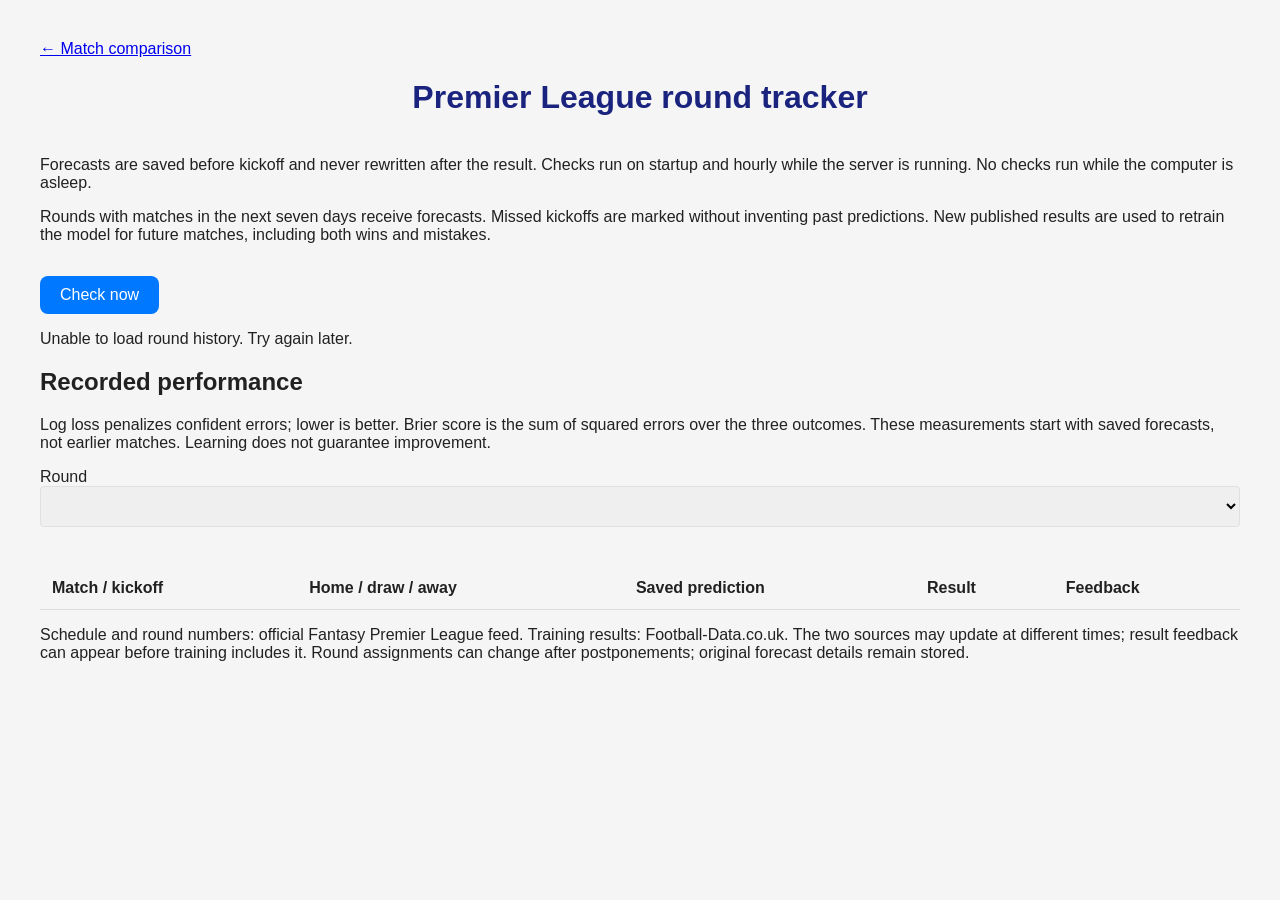
==== Footballanalyzer-master/frontend/rounds.html @ ee4e35ae "Now the model can train itself from previos predictions and se what perdiction whent rigth and wrong" ====
<!DOCTYPE html>
<html lang="en">
<head>
  <meta charset="UTF-8">
  <meta name="viewport" content="width=device-width, initial-scale=1.0">
  <title>Premier League round tracker</title>
  <link rel="stylesheet" href="styles.css">
  <style>
    .table-scroll { overflow-x: auto; margin-top: 20px; }
    table { width: 100%; border-collapse: collapse; text-align: left; }
    th, td { padding: 12px; border-bottom: 1px solid #ddd; }
    td { min-width: 110px; }
    #round-status { white-space: pre-line; }
  </style>
</head>
<body>
<main class="container">
  <a href="/">← Match comparison</a>
  <h1>Premier League round tracker</h1>
  <p>Forecasts are saved before kickoff and never rewritten after the result. Checks run on startup and hourly while the server is running. No checks run while the computer is asleep.</p>
  <p>Rounds with matches in the next seven days receive forecasts. Missed kickoffs are marked without inventing past predictions. New published results are used to retrain the model for future matches, including both wins and mistakes.</p>
  <button id="sync-rounds" class="predict-btn">Check now</button>
  <p id="round-status" role="status">Loading round history…</p>
  <h2>Recorded performance</h2>
  <p id="round-metrics"></p>
  <p>Log loss penalizes confident errors; lower is better. Brier score is the sum of squared errors over the three outcomes. These measurements start with saved forecasts, not earlier matches. Learning does not guarantee improvement.</p>
  <label for="round-select">Round</label>
  <select id="round-select" class="team-select"></select>
  <p id="selected-metrics"></p>
  <div class="table-scroll">
    <table>
      <thead><tr><th>Match / kickoff</th><th>Home / draw / away</th><th>Saved prediction</th><th>Result</th><th>Feedback</th></tr></thead>
      <tbody id="round-matches"></tbody>
    </table>
  </div>
  <p>Schedule and round numbers: official Fantasy Premier League feed. Training results: Football-Data.co.uk. The two sources may update at different times; result feedback can appear before training includes it. Round assignments can change after postponements; original forecast details remain stored.</p>
</main>
<script src="rounds.js"></script>
</body>
</html>
---- Footballanalyzer-master/frontend/styles.css ----
:root {
    --primary-color: #1a237e;
    --secondary-color: #4a148c;
    --background-color: #f5f5f5;
    --text-color: #212121;
    --border-color: #e0e0e0;
}

body {
    font-family: 'Segoe UI', Tahoma, Geneva, Verdana, sans-serif;
    margin: 0;
    padding: 20px;
    background-color: var(--background-color);
    color: var(--text-color);
}

.container {
    max-width: 1200px;
    margin: 0 auto;
    padding: 20px;
}

h1 {
    color: var(--primary-color);
    text-align: center;
    margin-bottom: 40px;
}

.teams-container {
    display: grid;
    grid-template-columns: 1fr auto 1fr;
    gap: 20px;
    align-items: start;
}

.team-section {
    background: white;
    padding: 20px;
    border-radius: 8px;
    box-shadow: 0 2px 4px rgba(0,0,0,0.1);
}

.team-select {
    width: 100%;
    padding: 10px;
    margin-bottom: 20px;
    border: 1px solid var(--border-color);
    border-radius: 4px;
    font-size: 16px;
}

.prediction-section {
    text-align: center;
    padding: 20px;
    background: white;
    border-radius: 8px;
    box-shadow: 0 2px 4px rgba(0,0,0,0.1);
    align-self: center;
}

.prediction-result {
    margin-top: 20px;
    padding: 15px;
    border-radius: 4px;
    background-color: #f8f9fa;
}

.team-stats {
    display: grid;
    gap: 20px;
}

.stat-group {
    padding: 15px;
    background-color: #f8f9fa;
    border-radius: 4px;
}

.stat-group h3 {
    margin-top: 0;
    color: var(--secondary-color);
    font-size: 1.1em;
}

.stat-group p {
    margin: 8px 0;
    display: flex;
    justify-content: space-between;
}

.home-win {
    color: #2e7d32;
}

.draw {
    color: #f57c00;
}

.away-win {
    color: #c62828;
}
.predict-btn {
  display: inline-block;
  margin-top: 1rem;
  padding: 10px 20px;
  background-color: #0078ff;
  color: white;
  border: none;
  border-radius: 8px;
  font-size: 1rem;
  cursor: pointer;
  transition: background-color 0.3s ease, transform 0.2s ease;
}

.predict-btn:hover:not(:disabled) {
  background-color: #005fcc;
  transform: scale(1.05);
}

.predict-btn:disabled {
  opacity: 0.6;
  cursor: not-allowed;
}


/* Responsive Design */
@media (max-width: 1024px) {
    .teams-container {
        grid-template-columns: 1fr;
    }
    
    .prediction-section {
        order: 3;
    }
}
.odds-inputs { border: 1px solid var(--border-color); border-radius: 8px; margin-top: 20px; text-align: left; min-width: 0; }
.odds-inputs label { display: block; margin-bottom: 6px; }
.odds-inputs input { box-sizing: border-box; width: 100%; padding: 10px; font: inherit; border: 1px solid var(--border-color); border-radius: 4px; }
.odds-inputs p, .odds-result p { font-size: .88rem; line-height: 1.5; }
.odds-result { text-align: left; background: #fff8e1; padding: 16px; border-radius: 8px; margin-top: 16px; }
.odds-result dl { display: grid; grid-template-columns: 1fr 1fr; gap: 10px; }
.odds-result dd { margin: 0; text-align: right; overflow-wrap: anywhere; }
.prediction-section { min-width: 0; max-width: 420px; }
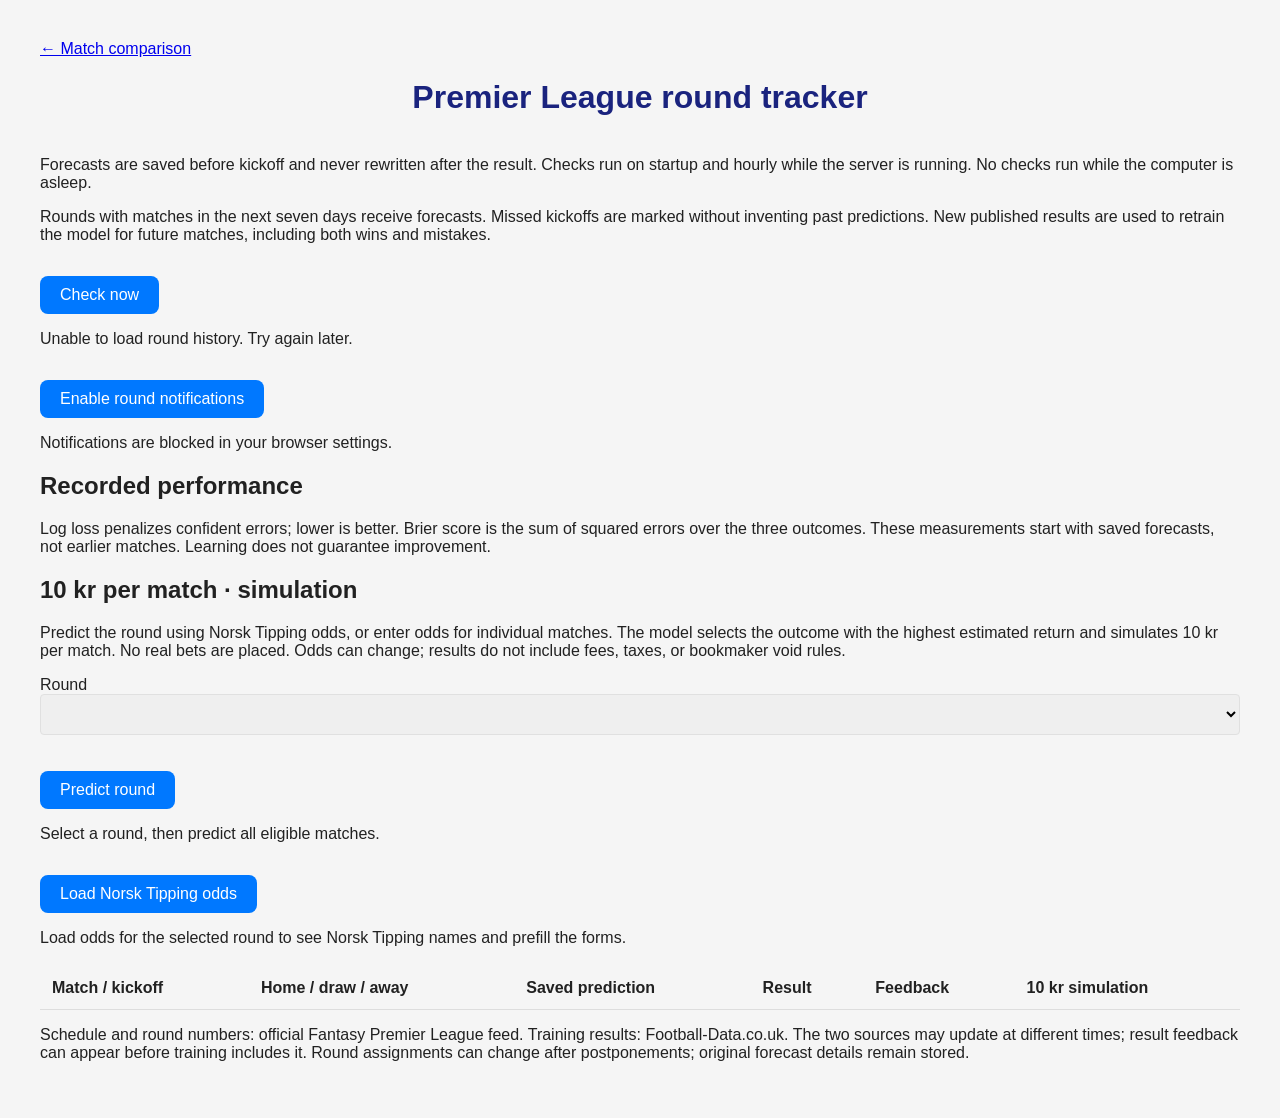
==== commit 5fc941d7: "Add Premier League round simulations and notifications" ====
--- a/Footballanalyzer-master/frontend/rounds.html
+++ b/Footballanalyzer-master/frontend/rounds.html
@@ -21,20 +21,31 @@
   <p>Rounds with matches in the next seven days receive forecasts. Missed kickoffs are marked without inventing past predictions. New published results are used to retrain the model for future matches, including both wins and mistakes.</p>
   <button id="sync-rounds" class="predict-btn">Check now</button>
   <p id="round-status" role="status">Loading round history…</p>
+  <button id="round-notifications" class="predict-btn" type="button">Enable round notifications</button>
+  <p id="notifications-status" role="status">Enable browser notifications to be notified when a round finishes. Keep this page open and the server running.</p>
   <h2>Recorded performance</h2>
   <p id="round-metrics"></p>
   <p>Log loss penalizes confident errors; lower is better. Brier score is the sum of squared errors over the three outcomes. These measurements start with saved forecasts, not earlier matches. Learning does not guarantee improvement.</p>
+  <h2>10 kr per match · simulation</h2>
+  <p>Predict the round using Norsk Tipping odds, or enter odds for individual matches. The model selects the outcome with the highest estimated return and simulates 10 kr per match. No real bets are placed. Odds can change; results do not include fees, taxes, or bookmaker void rules.</p>
+  <p id="simulation-total"></p>
   <label for="round-select">Round</label>
   <select id="round-select" class="team-select"></select>
+  <button id="predict-round" class="predict-btn" type="button">Predict round</button>
+  <p id="predict-round-status" role="status">Select a round, then predict all eligible matches.</p>
+  <button id="load-nt-odds" class="predict-btn" type="button">Load Norsk Tipping odds</button>
+  <p id="nt-status" role="status">Load odds for the selected round to see Norsk Tipping names and prefill the forms.</p>
   <p id="selected-metrics"></p>
+  <p id="selected-simulation"></p>
   <div class="table-scroll">
     <table>
-      <thead><tr><th>Match / kickoff</th><th>Home / draw / away</th><th>Saved prediction</th><th>Result</th><th>Feedback</th></tr></thead>
+      <thead><tr><th>Match / kickoff</th><th>Home / draw / away</th><th>Saved prediction</th><th>Result</th><th>Feedback</th><th>10 kr simulation</th></tr></thead>
       <tbody id="round-matches"></tbody>
     </table>
   </div>
   <p>Schedule and round numbers: official Fantasy Premier League feed. Training results: Football-Data.co.uk. The two sources may update at different times; result feedback can appear before training includes it. Round assignments can change after postponements; original forecast details remain stored.</p>
 </main>
+<script src="round_notifications.js"></script>
 <script src="rounds.js"></script>
 </body>
 </html>
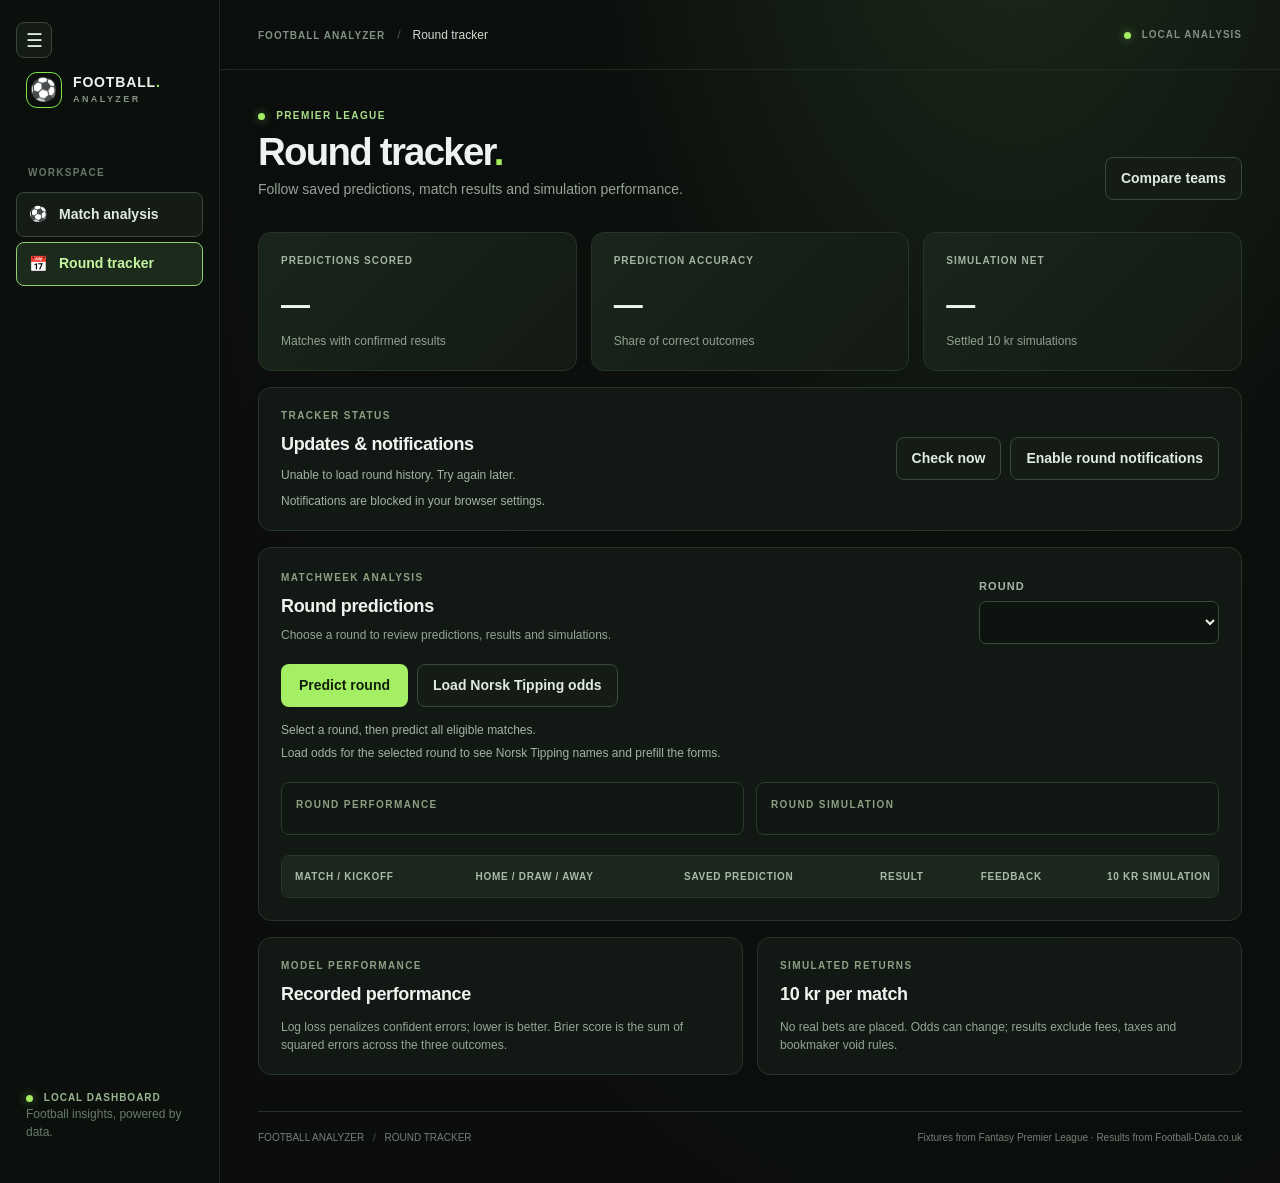
==== commit a709fe07: "Refresh dashboard design and add collapsible menu" ====
--- a/Footballanalyzer-master/frontend/rounds.html
+++ b/Footballanalyzer-master/frontend/rounds.html
@@ -1,51 +1,40 @@
 <!DOCTYPE html>
 <html lang="en">
-<head>
-  <meta charset="UTF-8">
-  <meta name="viewport" content="width=device-width, initial-scale=1.0">
-  <title>Premier League round tracker</title>
-  <link rel="stylesheet" href="styles.css">
-  <style>
-    .table-scroll { overflow-x: auto; margin-top: 20px; }
-    table { width: 100%; border-collapse: collapse; text-align: left; }
-    th, td { padding: 12px; border-bottom: 1px solid #ddd; }
-    td { min-width: 110px; }
-    #round-status { white-space: pre-line; }
-  </style>
-</head>
+<head><meta charset="UTF-8"><meta name="viewport" content="width=device-width, initial-scale=1.0"><meta name="theme-color" content="#0a0d0b"><title>Round Tracker | Football Analyzer</title><link rel="stylesheet" href="styles.css?v=3"></head>
 <body>
-<main class="container">
-  <a href="/">← Match comparison</a>
-  <h1>Premier League round tracker</h1>
-  <p>Forecasts are saved before kickoff and never rewritten after the result. Checks run on startup and hourly while the server is running. No checks run while the computer is asleep.</p>
-  <p>Rounds with matches in the next seven days receive forecasts. Missed kickoffs are marked without inventing past predictions. New published results are used to retrain the model for future matches, including both wins and mistakes.</p>
-  <button id="sync-rounds" class="predict-btn">Check now</button>
-  <p id="round-status" role="status">Loading round history…</p>
-  <button id="round-notifications" class="predict-btn" type="button">Enable round notifications</button>
-  <p id="notifications-status" role="status">Enable browser notifications to be notified when a round finishes. Keep this page open and the server running.</p>
-  <h2>Recorded performance</h2>
-  <p id="round-metrics"></p>
-  <p>Log loss penalizes confident errors; lower is better. Brier score is the sum of squared errors over the three outcomes. These measurements start with saved forecasts, not earlier matches. Learning does not guarantee improvement.</p>
-  <h2>10 kr per match · simulation</h2>
-  <p>Predict the round using Norsk Tipping odds, or enter odds for individual matches. The model selects the outcome with the highest estimated return and simulates 10 kr per match. No real bets are placed. Odds can change; results do not include fees, taxes, or bookmaker void rules.</p>
-  <p id="simulation-total"></p>
-  <label for="round-select">Round</label>
-  <select id="round-select" class="team-select"></select>
-  <button id="predict-round" class="predict-btn" type="button">Predict round</button>
-  <p id="predict-round-status" role="status">Select a round, then predict all eligible matches.</p>
-  <button id="load-nt-odds" class="predict-btn" type="button">Load Norsk Tipping odds</button>
-  <p id="nt-status" role="status">Load odds for the selected round to see Norsk Tipping names and prefill the forms.</p>
-  <p id="selected-metrics"></p>
-  <p id="selected-simulation"></p>
-  <div class="table-scroll">
-    <table>
-      <thead><tr><th>Match / kickoff</th><th>Home / draw / away</th><th>Saved prediction</th><th>Result</th><th>Feedback</th><th>10 kr simulation</th></tr></thead>
-      <tbody id="round-matches"></tbody>
-    </table>
-  </div>
-  <p>Schedule and round numbers: official Fantasy Premier League feed. Training results: Football-Data.co.uk. The two sources may update at different times; result feedback can appear before training includes it. Round assignments can change after postponements; original forecast details remain stored.</p>
-</main>
-<script src="round_notifications.js"></script>
-<script src="rounds.js"></script>
+<button id="menu-toggle" class="menu-toggle" type="button" aria-controls="sidebar" aria-expanded="true" aria-label="Hide menu" hidden>☰</button>
+<div class="app-shell">
+  <aside id="sidebar" class="sidebar">
+    <div class="brand"><span class="brand-icon" aria-hidden="true">⚽</span><span>FOOTBALL<span class="brand-accent">.</span><small>ANALYZER</small></span></div>
+    <div class="nav-label">WORKSPACE</div>
+    <nav class="navigation" aria-label="Main navigation"><a class="nav-item" href="/?v=3"><span aria-hidden="true">⚽</span> Match analysis</a><a class="nav-item active" aria-current="page" href="/rounds.html?v=3"><span aria-hidden="true">📅</span> Round tracker</a></nav>
+    <div class="sidebar-note"><span class="status-dot"></span> LOCAL DASHBOARD <p>Football insights, powered by data.</p></div>
+  </aside>
+  <main class="workspace">
+    <header class="topbar"><div><span class="breadcrumb">FOOTBALL ANALYZER</span><span class="crumb-divider">/</span><span>Round tracker</span></div><span class="topbar-label"><span class="status-dot"></span> LOCAL ANALYSIS</span></header>
+    <div class="page-content">
+      <div class="page-heading"><div><p class="eyebrow"><span class="status-dot"></span> PREMIER LEAGUE</p><h1>Round tracker<span class="title-dot">.</span></h1><p class="page-description">Follow saved predictions, match results and simulation performance.</p></div><a class="outline-link" href="/?v=3">Compare teams</a></div>
+      <section class="overview-grid" aria-label="Overall performance">
+        <div class="overview-card"><div class="metric-top"><span>PREDICTIONS SCORED</span></div><strong id="overview-count">—</strong><p>Matches with confirmed results</p></div>
+        <div class="overview-card"><div class="metric-top"><span>PREDICTION ACCURACY</span></div><strong id="overview-accuracy">—</strong><p>Share of correct outcomes</p></div>
+        <div class="overview-card"><div class="metric-top"><span>SIMULATION NET</span></div><strong id="overview-net">—</strong><p>Settled 10 kr simulations</p></div>
+      </section>
+      <section class="tracker-status" aria-labelledby="tracker-title"><div class="tracker-copy"><p class="overline">TRACKER STATUS</p><h2 id="tracker-title">Updates & notifications</h2><p id="round-status" role="status">Loading round history…</p><p id="notifications-status" role="status">Enable browser notifications when a round finishes. Keep this page open and the server running.</p></div><div class="tracker-actions"><button id="sync-rounds" class="secondary-btn" type="button">Check now</button><button id="round-notifications" class="secondary-btn" type="button">Enable round notifications</button></div></section>
+      <section class="round-panel" aria-labelledby="round-title">
+        <div class="section-heading round-heading"><div><p class="overline">MATCHWEEK ANALYSIS</p><h2 id="round-title">Round predictions</h2><p class="muted">Choose a round to review predictions, results and simulations.</p></div><div class="round-picker"><label for="round-select">ROUND</label><select id="round-select" class="team-select"></select></div></div>
+        <div class="round-actions"><button id="predict-round" class="predict-btn" type="button">Predict round</button><button id="load-nt-odds" class="secondary-btn" type="button">Load Norsk Tipping odds</button></div>
+        <div class="round-status-stack"><p id="predict-round-status" role="status">Select a round, then predict all eligible matches.</p><p id="nt-status" role="status">Load odds for the selected round to see Norsk Tipping names and prefill the forms.</p></div>
+        <div class="round-summary"><div><p class="overline">ROUND PERFORMANCE</p><p id="selected-metrics"></p></div><div><p class="overline">ROUND SIMULATION</p><p id="selected-simulation"></p></div></div>
+        <div class="table-scroll"><table><thead><tr><th>Match / kickoff</th><th>Home / draw / away</th><th>Saved prediction</th><th>Result</th><th>Feedback</th><th>10 kr simulation</th></tr></thead><tbody id="round-matches"></tbody></table></div>
+      </section>
+      <section class="details-grid" aria-label="Performance details">
+        <div class="detail-card"><p class="overline">MODEL PERFORMANCE</p><h2>Recorded performance</h2><p id="round-metrics" class="details-value"></p><p class="muted">Log loss penalizes confident errors; lower is better. Brier score is the sum of squared errors across the three outcomes.</p></div>
+        <div class="detail-card"><p class="overline">SIMULATED RETURNS</p><h2>10 kr per match</h2><p id="simulation-total" class="details-value"></p><p class="muted">No real bets are placed. Odds can change; results exclude fees, taxes and bookmaker void rules.</p></div>
+      </section>
+      <footer class="footer"><span>FOOTBALL ANALYZER <span class="footer-separator">/</span> ROUND TRACKER</span><span>Fixtures from Fantasy Premier League · Results from Football-Data.co.uk</span></footer>
+    </div>
+  </main>
+</div>
+<script src="menu.js?v=3"></script><script src="round_notifications.js"></script><script src="rounds.js"></script>
 </body>
 </html>
--- a/Footballanalyzer-master/frontend/styles.css
+++ b/Footballanalyzer-master/frontend/styles.css
@@ -1,143 +1,123 @@
-:root {
-    --primary-color: #1a237e;
-    --secondary-color: #4a148c;
-    --background-color: #f5f5f5;
-    --text-color: #212121;
-    --border-color: #e0e0e0;
+:root { color-scheme: dark; font-family: Inter, -apple-system, BlinkMacSystemFont, "Segoe UI", sans-serif; color: #edf3ee; background: #090c0a; font-synthesis: none; }
+* { box-sizing: border-box; }
+body { margin: 0; min-width: 320px; font-size: 14px; line-height: 1.5; }
+a { color: inherit; text-decoration: none; }
+button, input, select { font: inherit; }
+button, select { cursor: pointer; }
+button:disabled { cursor: not-allowed; opacity: .46; }
+:focus-visible { outline: 2px solid #a1ec56; outline-offset: 3px; }
+[hidden] { display: none !important; }
+.app-shell { display: grid; grid-template-columns: 220px minmax(0, 1fr); min-height: 100vh; }
+.sidebar { padding: 30px 16px; background: #0c100d; border-right: 1px solid #202a22; display: flex; flex-direction: column; }
+.brand { display: flex; align-items: center; gap: 11px; padding: 0 10px; font-size: 14px; font-weight: 850; letter-spacing: .06em; line-height: 1.1; }
+.brand small { display: block; margin-top: 4px; color: #85948a; font-size: 9px; letter-spacing: .27em; }
+.brand-icon { display: grid; place-items: center; width: 36px; height: 36px; border: 1px solid #81e547; border-radius: 11px; color: #a3f05b; font-size: 22px; }
+.brand-accent, .title-dot { color: #a5f05b; }
+.nav-label { margin: 57px 12px 12px; color: #67766c; font-size: 10px; font-weight: 750; letter-spacing: .13em; }
+.navigation { display: grid; gap: 5px; }
+.nav-item { display: flex; align-items: center; gap: 8px; min-height: 43px; padding: 10px 12px; border: 1px solid #38483b; border-radius: 8px; background: #151c16; color: #e1eae1; font-weight: 650; }
+.nav-item span { display: inline-block; width: 22px; font-size: 15px; }
+.nav-item:hover, .nav-item.active { border-color: #92ce70; background: #1b2a1b; color: #c4f5a1; }
+.sidebar-note { margin: auto 10px 0; padding-top: 26px; color: #9ab58f; font-size: 10px; font-weight: 750; letter-spacing: .1em; }
+.sidebar-note p { color: #68796d; font-size: 12px; font-weight: 400; letter-spacing: 0; }
+.status-dot { display: inline-block; width: 7px; height: 7px; margin-right: 7px; border-radius: 50%; background: #a3ed61; box-shadow: 0 0 10px #87e85880; vertical-align: middle; }
+.workspace { min-width: 0; background: radial-gradient(ellipse at 75% -15%, #1c2b1b 0%, #0c100d 38%, #0b0e0c 75%); }
+.topbar { min-height: 70px; padding: 0 38px; display: flex; align-items: center; justify-content: space-between; gap: 20px; border-bottom: 1px solid #202a22; color: #d0d9d2; font-size: 12px; }
+.breadcrumb, .topbar-label { color: #819085; font-size: 10px; font-weight: 700; letter-spacing: .1em; }
+.crumb-divider { padding: 0 12px; color: #47554b; }
+.page-content { max-width: 1560px; margin: auto; padding: 38px; }
+.page-heading { display: flex; justify-content: space-between; align-items: end; gap: 24px; margin-bottom: 32px; }
+.eyebrow, .overline { margin: 0 0 8px; color: #8ca083; font-size: 10px; font-weight: 800; letter-spacing: .14em; }
+.eyebrow { color: #a8dd8b; }
+h1, h2, h3, p { margin-top: 0; }
+h1 { margin-bottom: 7px; font-size: clamp(30px, 3vw, 42px); line-height: 1.08; letter-spacing: -.045em; }
+h2 { margin-bottom: 0; font-size: 18px; letter-spacing: -.02em; }
+h3 { font-size: 12px; }
+.page-description, .muted { color: #95a399; }
+.page-description { margin: 0; }
+.outline-link, .secondary-btn { display: inline-flex; align-items: center; justify-content: center; gap: 12px; padding: 10px 15px; border: 1px solid #38483b; border-radius: 8px; background: #151c16; color: #e1eae1; font-weight: 650; }
+.outline-link:hover, .secondary-btn:hover { border-color: #92ce70; background: #1d2a1d; }
+.league-panel, .team-section, .prediction-section, .tracker-status, .round-panel, .detail-card, .overview-card { background: #121914; border: 1px solid #273429; border-radius: 13px; }
+.league-panel { display: grid; grid-template-columns: 1fr minmax(200px, 300px); align-items: center; gap: 10px 24px; padding: 22px 24px; background: linear-gradient(110deg, #19251a, #121914 70%); }
+.league-panel .muted { margin: 5px 0 0; font-size: 12px; }
+.league-control label, .field-label, .round-picker label, .odds-inputs label { display: block; margin: 0 0 6px; color: #a5b4a8; font-size: 11px; font-weight: 700; }
+.team-select, input { width: 100%; min-height: 43px; padding: 10px 12px; border: 1px solid #39493b; border-radius: 7px; background: #0d130f; color: #edf4ed; }
+input::placeholder { color: #718075; }
+.data-status { grid-column: 1 / -1; margin: 4px 0 0; color: #a1b0a4; font-size: 12px; overflow-wrap: anywhere; }
+.section-heading { display: flex; align-items: end; justify-content: space-between; gap: 20px; margin: 32px 0 15px; }
+.section-hint { color: #809085; font-size: 12px; }
+.teams-container { display: grid; grid-template-columns: minmax(0, 1fr) minmax(0, 1.05fr) minmax(0, 1fr); gap: 14px; align-items: start; }
+.team-section, .prediction-section { padding: 22px; }
+.prediction-section { background: linear-gradient(160deg, #1b2a1b, #131a14 55%); border-color: #3b543b; }
+.card-heading { display: flex; align-items: center; justify-content: space-between; gap: 10px; margin-bottom: 23px; }
+.team-marker { display: grid; place-items: center; width: 39px; height: 39px; flex: 0 0 auto; border: 1px solid #465e42; border-radius: 11px; background: #263a25; color: #c4f4a5; font-weight: 800; }
+.away-marker { background: #202b23; color: #b7c8b9; }
+.stat-group { margin-top: 22px; }
+.stat-group h3 { margin-bottom: 10px; color: #d6e0d7; }
+.stat-group p { display: flex; justify-content: space-between; gap: 12px; margin: 0; padding: 8px 0; border-bottom: 1px solid #263228; color: #93a197; font-size: 12px; }
+.stat-group span { text-align: right; color: #e5eee6; font-weight: 650; overflow-wrap: anywhere; }
+.prediction-result { min-height: 82px; margin-bottom: 20px; padding: 15px; border: 1px solid #334b33; border-radius: 8px; background: #0e170f; color: #b3c4b4; font-size: 13px; overflow-wrap: anywhere; }
+.prediction-result p:last-child, .odds-result p:last-child { margin-bottom: 0; }
+.prediction-result h4 { margin: 0 0 10px; color: #e8f5e5; }
+.prediction-result hr { border: 0; border-top: 1px solid #354635; }
+.home-win, .draw, .away-win { color: #d6f6c4; }
+.odds-inputs { min-width: 0; margin: 0 0 16px; padding: 16px; border: 1px solid #304033; border-radius: 8px; }
+.odds-inputs legend { padding: 0 5px; color: #e5eee5; font-weight: 700; }
+.optional { margin-left: 6px; color: #819383; font-size: 9px; letter-spacing: .1em; }
+.odds-inputs p { margin: 0 0 12px; color: #9baa9e; font-size: 11px; }
+.odds-inputs select, .odds-inputs input { margin-bottom: 12px; }
+.odds-inputs #odds-help { margin-bottom: 0; }
+.odds-result { margin-bottom: 16px; padding: 14px; border: 1px solid #3d5b39; border-radius: 8px; background: #172619; font-size: 12px; overflow-wrap: anywhere; }
+.predict-btn { min-height: 43px; padding: 10px 18px; border: 0; border-radius: 8px; background: #a4ef64; color: #10200c; font-weight: 800; }
+.predict-btn:hover:not(:disabled) { background: #baf985; }
+.primary-action { width: 100%; }
+.overview-grid { display: grid; grid-template-columns: repeat(3, minmax(0, 1fr)); gap: 14px; margin-bottom: 16px; }
+.overview-card { padding: 20px 22px; background: linear-gradient(135deg, #19251a, #131a14); }
+.metric-top { display: flex; justify-content: space-between; align-items: center; gap: 10px; color: #a3b3a5; font-size: 10px; font-weight: 750; letter-spacing: .1em; }
+.overview-card strong { display: block; margin-top: 16px; font-size: 29px; letter-spacing: -.04em; }
+.overview-card p { margin: 4px 0 0; color: #90a093; font-size: 12px; }
+.tracker-status { display: flex; justify-content: space-between; align-items: center; gap: 20px; padding: 20px 22px; }
+.tracker-copy p:not(.overline) { margin: 8px 0 0; color: #a3b2a6; font-size: 12px; }
+.tracker-actions, .round-actions { display: flex; flex-wrap: wrap; gap: 9px; }
+.tracker-actions { justify-content: flex-end; flex-shrink: 0; }
+.round-panel { margin-top: 16px; padding: 22px; }
+.round-heading { margin: 0 0 20px; }
+.round-heading .muted { margin: 6px 0 0; font-size: 12px; }
+.round-picker { width: min(240px, 100%); }
+.round-picker label { letter-spacing: .1em; }
+.round-status-stack { margin: 14px 0 20px; color: #a4b2a6; font-size: 12px; }
+.round-status-stack p { margin: 5px 0; }
+.round-summary { display: grid; grid-template-columns: 1fr 1fr; gap: 12px; margin-bottom: 20px; }
+.round-summary > div { min-width: 0; padding: 14px; border: 1px solid #2c3a2e; border-radius: 8px; background: #101611; }
+.round-summary p:last-child { margin: 0; color: #b5c2b7; font-size: 12px; overflow-wrap: anywhere; }
+.table-scroll { overflow-x: auto; border: 1px solid #2a382c; border-radius: 8px; }
+table { width: 100%; min-width: 1000px; border-collapse: collapse; text-align: left; }
+th { padding: 13px; background: #1b261c; color: #a8b9aa; font-size: 10px; text-transform: uppercase; letter-spacing: .07em; }
+td { padding: 15px 13px; border-top: 1px solid #29352b; color: #c5d0c6; font-size: 12px; vertical-align: top; line-height: 1.6; }
+td:first-child { color: #ecf4ed; font-weight: 650; }
+td form label { display: inline-block; margin-bottom: 5px; color: #b7c5b9; }
+td form input { min-height: 32px; padding: 5px; margin-left: 4px; }
+td form button { margin-top: 5px; padding: 7px 10px; border: 1px solid #526e4b; border-radius: 6px; background: #243a25; color: #d5f5c4; }
+td form p { margin: 6px 0 0; color: #b7c5b9; }
+.details-grid { display: grid; grid-template-columns: 1fr 1fr; gap: 14px; margin-top: 16px; }
+.detail-card { padding: 20px 22px; }
+.detail-card .muted, .details-value { margin: 10px 0 0; font-size: 12px; overflow-wrap: anywhere; }
+.details-value { color: #d4e1d6; }
+.footer { display: flex; justify-content: space-between; gap: 16px; margin-top: 36px; padding-top: 18px; border-top: 1px solid #263127; color: #728175; font-size: 10px; }
+.footer-separator { padding: 0 6px; color: #45564a; }
+@media (max-width: 1100px) { .teams-container { grid-template-columns: 1fr 1fr; } .prediction-section { grid-column: 1 / -1; grid-row: 2; } .tracker-status { align-items: flex-start; flex-direction: column; } .tracker-actions { justify-content: flex-start; } }
+@media (max-width: 760px) { .app-shell { display: block; } .sidebar { padding: 15px 18px; border-right: 0; border-bottom: 1px solid #263127; } .brand-icon { width: 32px; height: 32px; } .nav-label, .sidebar-note { display: none; } .navigation { display: flex; gap: 5px; margin-top: 14px; } .nav-item { padding: 9px 11px; font-size: 12px; } .topbar { min-height: 52px; padding: 0 20px; } .topbar-label { display: none; } .page-content { padding: 28px 18px; } .page-heading { align-items: flex-start; flex-direction: column; margin-bottom: 24px; } .league-panel { grid-template-columns: 1fr; padding: 19px; } .data-status { grid-column: auto; } .overview-grid { grid-template-columns: 1fr; } .overview-card strong { margin-top: 8px; } .round-summary, .details-grid { grid-template-columns: 1fr; } .round-heading { align-items: flex-start; flex-direction: column; } .round-picker { width: 100%; } .footer { flex-direction: column; } }
+@media (max-width: 520px) { .teams-container { grid-template-columns: 1fr; } .prediction-section { grid-column: auto; grid-row: auto; } .team-section, .prediction-section, .round-panel { padding: 18px; } .section-hint { display: none; } .tracker-actions, .tracker-actions button, .round-actions button { width: 100%; } }
+
+/* Keep the menu control available even when the sidebar is hidden. */
+.menu-toggle { position: fixed; top: 22px; left: 16px; z-index: 10; display: grid; place-items: center; width: 36px; height: 36px; padding: 0; border: 1px solid #38483b; border-radius: 8px; background: #151c16; color: #e1eae1; font-size: 19px; line-height: 1; }
+.menu-toggle:hover { border-color: #92ce70; background: #1d2a1d; }
+.sidebar { padding-top: 72px; }
+.app-shell.menu-closed { grid-template-columns: minmax(0, 1fr); }
+.menu-closed .topbar { padding-left: 70px; }
+@media (max-width: 760px) {
+  .menu-toggle { top: 13px; left: 16px; }
+  .sidebar { padding-top: 15px; }
+  .sidebar .brand { margin-left: 42px; }
+  .menu-closed .topbar { padding-left: 68px; }
 }
-
-body {
-    font-family: 'Segoe UI', Tahoma, Geneva, Verdana, sans-serif;
-    margin: 0;
-    padding: 20px;
-    background-color: var(--background-color);
-    color: var(--text-color);
-}
-
-.container {
-    max-width: 1200px;
-    margin: 0 auto;
-    padding: 20px;
-}
-
-h1 {
-    color: var(--primary-color);
-    text-align: center;
-    margin-bottom: 40px;
-}
-
-.teams-container {
-    display: grid;
-    grid-template-columns: 1fr auto 1fr;
-    gap: 20px;
-    align-items: start;
-}
-
-.team-section {
-    background: white;
-    padding: 20px;
-    border-radius: 8px;
-    box-shadow: 0 2px 4px rgba(0,0,0,0.1);
-}
-
-.team-select {
-    width: 100%;
-    padding: 10px;
-    margin-bottom: 20px;
-    border: 1px solid var(--border-color);
-    border-radius: 4px;
-    font-size: 16px;
-}
-
-.prediction-section {
-    text-align: center;
-    padding: 20px;
-    background: white;
-    border-radius: 8px;
-    box-shadow: 0 2px 4px rgba(0,0,0,0.1);
-    align-self: center;
-}
-
-.prediction-result {
-    margin-top: 20px;
-    padding: 15px;
-    border-radius: 4px;
-    background-color: #f8f9fa;
-}
-
-.team-stats {
-    display: grid;
-    gap: 20px;
-}
-
-.stat-group {
-    padding: 15px;
-    background-color: #f8f9fa;
-    border-radius: 4px;
-}
-
-.stat-group h3 {
-    margin-top: 0;
-    color: var(--secondary-color);
-    font-size: 1.1em;
-}
-
-.stat-group p {
-    margin: 8px 0;
-    display: flex;
-    justify-content: space-between;
-}
-
-.home-win {
-    color: #2e7d32;
-}
-
-.draw {
-    color: #f57c00;
-}
-
-.away-win {
-    color: #c62828;
-}
-.predict-btn {
-  display: inline-block;
-  margin-top: 1rem;
-  padding: 10px 20px;
-  background-color: #0078ff;
-  color: white;
-  border: none;
-  border-radius: 8px;
-  font-size: 1rem;
-  cursor: pointer;
-  transition: background-color 0.3s ease, transform 0.2s ease;
-}
-
-.predict-btn:hover:not(:disabled) {
-  background-color: #005fcc;
-  transform: scale(1.05);
-}
-
-.predict-btn:disabled {
-  opacity: 0.6;
-  cursor: not-allowed;
-}
-
-
-/* Responsive Design */
-@media (max-width: 1024px) {
-    .teams-container {
-        grid-template-columns: 1fr;
-    }
-    
-    .prediction-section {
-        order: 3;
-    }
-}
-.odds-inputs { border: 1px solid var(--border-color); border-radius: 8px; margin-top: 20px; text-align: left; min-width: 0; }
-.odds-inputs label { display: block; margin-bottom: 6px; }
-.odds-inputs input { box-sizing: border-box; width: 100%; padding: 10px; font: inherit; border: 1px solid var(--border-color); border-radius: 4px; }
-.odds-inputs p, .odds-result p { font-size: .88rem; line-height: 1.5; }
-.odds-result { text-align: left; background: #fff8e1; padding: 16px; border-radius: 8px; margin-top: 16px; }
-.odds-result dl { display: grid; grid-template-columns: 1fr 1fr; gap: 10px; }
-.odds-result dd { margin: 0; text-align: right; overflow-wrap: anywhere; }
-.prediction-section { min-width: 0; max-width: 420px; }
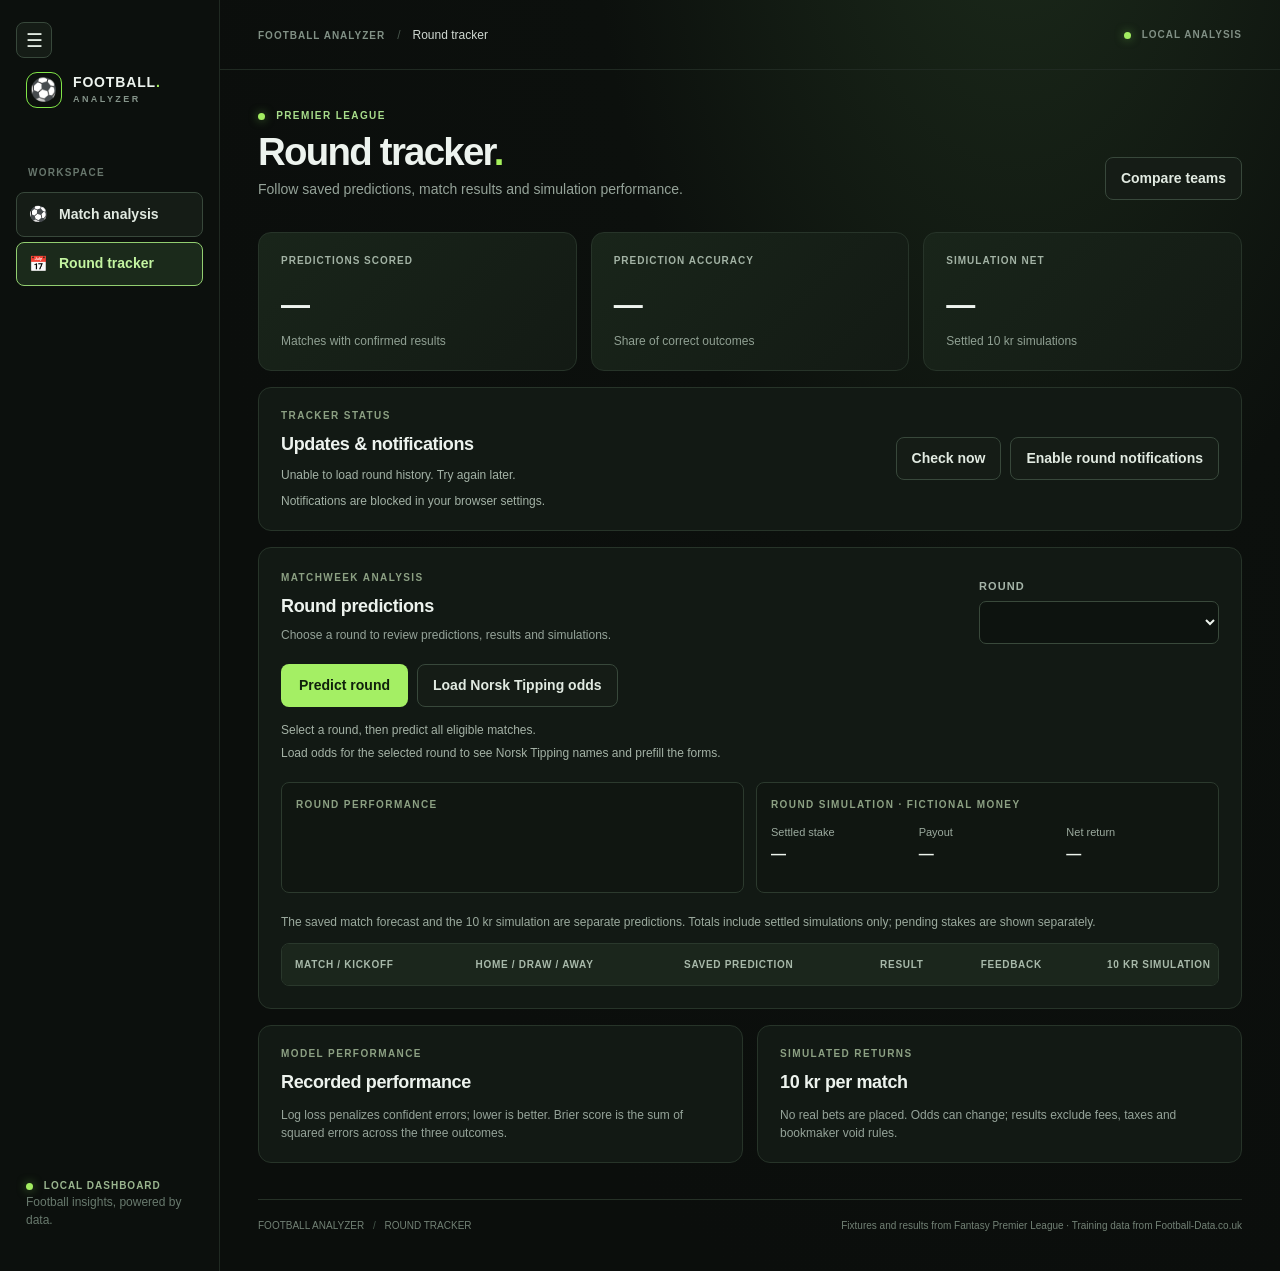
==== commit 14c4be9f: "Clarify round results and simulated returns" ====
--- a/Footballanalyzer-master/frontend/rounds.html
+++ b/Footballanalyzer-master/frontend/rounds.html
@@ -1,19 +1,19 @@
 <!DOCTYPE html>
 <html lang="en">
-<head><meta charset="UTF-8"><meta name="viewport" content="width=device-width, initial-scale=1.0"><meta name="theme-color" content="#0a0d0b"><title>Round Tracker | Football Analyzer</title><link rel="stylesheet" href="styles.css?v=3"></head>
+<head><meta charset="UTF-8"><meta name="viewport" content="width=device-width, initial-scale=1.0"><meta name="theme-color" content="#0a0d0b"><title>Round Tracker | Football Analyzer</title><link rel="stylesheet" href="styles.css?v=4"></head>
 <body>
 <button id="menu-toggle" class="menu-toggle" type="button" aria-controls="sidebar" aria-expanded="true" aria-label="Hide menu" hidden>☰</button>
 <div class="app-shell">
   <aside id="sidebar" class="sidebar">
     <div class="brand"><span class="brand-icon" aria-hidden="true">⚽</span><span>FOOTBALL<span class="brand-accent">.</span><small>ANALYZER</small></span></div>
     <div class="nav-label">WORKSPACE</div>
-    <nav class="navigation" aria-label="Main navigation"><a class="nav-item" href="/?v=3"><span aria-hidden="true">⚽</span> Match analysis</a><a class="nav-item active" aria-current="page" href="/rounds.html?v=3"><span aria-hidden="true">📅</span> Round tracker</a></nav>
+    <nav class="navigation" aria-label="Main navigation"><a class="nav-item" href="/?v=4"><span aria-hidden="true">⚽</span> Match analysis</a><a class="nav-item active" aria-current="page" href="/rounds.html?v=4"><span aria-hidden="true">📅</span> Round tracker</a></nav>
     <div class="sidebar-note"><span class="status-dot"></span> LOCAL DASHBOARD <p>Football insights, powered by data.</p></div>
   </aside>
   <main class="workspace">
     <header class="topbar"><div><span class="breadcrumb">FOOTBALL ANALYZER</span><span class="crumb-divider">/</span><span>Round tracker</span></div><span class="topbar-label"><span class="status-dot"></span> LOCAL ANALYSIS</span></header>
     <div class="page-content">
-      <div class="page-heading"><div><p class="eyebrow"><span class="status-dot"></span> PREMIER LEAGUE</p><h1>Round tracker<span class="title-dot">.</span></h1><p class="page-description">Follow saved predictions, match results and simulation performance.</p></div><a class="outline-link" href="/?v=3">Compare teams</a></div>
+      <div class="page-heading"><div><p class="eyebrow"><span class="status-dot"></span> PREMIER LEAGUE</p><h1>Round tracker<span class="title-dot">.</span></h1><p class="page-description">Follow saved predictions, match results and simulation performance.</p></div><a class="outline-link" href="/?v=4">Compare teams</a></div>
       <section class="overview-grid" aria-label="Overall performance">
         <div class="overview-card"><div class="metric-top"><span>PREDICTIONS SCORED</span></div><strong id="overview-count">—</strong><p>Matches with confirmed results</p></div>
         <div class="overview-card"><div class="metric-top"><span>PREDICTION ACCURACY</span></div><strong id="overview-accuracy">—</strong><p>Share of correct outcomes</p></div>
@@ -24,17 +24,18 @@
         <div class="section-heading round-heading"><div><p class="overline">MATCHWEEK ANALYSIS</p><h2 id="round-title">Round predictions</h2><p class="muted">Choose a round to review predictions, results and simulations.</p></div><div class="round-picker"><label for="round-select">ROUND</label><select id="round-select" class="team-select"></select></div></div>
         <div class="round-actions"><button id="predict-round" class="predict-btn" type="button">Predict round</button><button id="load-nt-odds" class="secondary-btn" type="button">Load Norsk Tipping odds</button></div>
         <div class="round-status-stack"><p id="predict-round-status" role="status">Select a round, then predict all eligible matches.</p><p id="nt-status" role="status">Load odds for the selected round to see Norsk Tipping names and prefill the forms.</p></div>
-        <div class="round-summary"><div><p class="overline">ROUND PERFORMANCE</p><p id="selected-metrics"></p></div><div><p class="overline">ROUND SIMULATION</p><p id="selected-simulation"></p></div></div>
+        <div class="round-summary"><div><p class="overline">ROUND PERFORMANCE</p><p id="selected-metrics"></p></div><div><p class="overline">ROUND SIMULATION · FICTIONAL MONEY</p><div class="round-totals"><div><span>Settled stake</span><strong id="round-stake">—</strong></div><div><span>Payout</span><strong id="round-payout">—</strong></div><div><span>Net return</span><strong id="round-net">—</strong></div></div><p id="selected-simulation"></p></div></div>
+        <p class="table-caption">The saved match forecast and the 10 kr simulation are separate predictions. Totals include settled simulations only; pending stakes are shown separately.</p>
         <div class="table-scroll"><table><thead><tr><th>Match / kickoff</th><th>Home / draw / away</th><th>Saved prediction</th><th>Result</th><th>Feedback</th><th>10 kr simulation</th></tr></thead><tbody id="round-matches"></tbody></table></div>
       </section>
       <section class="details-grid" aria-label="Performance details">
         <div class="detail-card"><p class="overline">MODEL PERFORMANCE</p><h2>Recorded performance</h2><p id="round-metrics" class="details-value"></p><p class="muted">Log loss penalizes confident errors; lower is better. Brier score is the sum of squared errors across the three outcomes.</p></div>
         <div class="detail-card"><p class="overline">SIMULATED RETURNS</p><h2>10 kr per match</h2><p id="simulation-total" class="details-value"></p><p class="muted">No real bets are placed. Odds can change; results exclude fees, taxes and bookmaker void rules.</p></div>
       </section>
-      <footer class="footer"><span>FOOTBALL ANALYZER <span class="footer-separator">/</span> ROUND TRACKER</span><span>Fixtures from Fantasy Premier League · Results from Football-Data.co.uk</span></footer>
+      <footer class="footer"><span>FOOTBALL ANALYZER <span class="footer-separator">/</span> ROUND TRACKER</span><span>Fixtures and results from Fantasy Premier League · Training data from Football-Data.co.uk</span></footer>
     </div>
   </main>
 </div>
-<script src="menu.js?v=3"></script><script src="round_notifications.js"></script><script src="rounds.js"></script>
+<script src="menu.js?v=3"></script><script src="round_notifications.js"></script><script src="rounds.js?v=4"></script>
 </body>
 </html>
--- a/Footballanalyzer-master/frontend/styles.css
+++ b/Footballanalyzer-master/frontend/styles.css
@@ -121,3 +121,13 @@
   .sidebar .brand { margin-left: 42px; }
   .menu-closed .topbar { padding-left: 68px; }
 }
+
+.round-totals { display: grid; grid-template-columns: repeat(3, minmax(0, 1fr)); gap: 10px; margin: 12px 0; }
+.round-totals span, .round-totals strong { display: block; overflow-wrap: anywhere; }
+.round-totals span { color: #9baa9e; font-size: 11px; }
+.round-totals strong { margin-top: 3px; color: #edf4ed; font-size: 15px; }
+.table-caption { margin: 0 0 12px; color: #9baa9e; font-size: 12px; }
+.result-badge { display: inline-block; padding: 3px 8px; border: 1px solid; border-radius: 6px; font-size: 11px; font-weight: 750; line-height: 1.4; }
+.result-correct { color: #c7f5b1; background: #203923; border-color: #527a4c; }
+.result-missed { color: #ffd5c9; background: #3d2823; border-color: #80564a; }
+.feedback-text { margin: 7px 0 0; color: #b7c5b9; }
